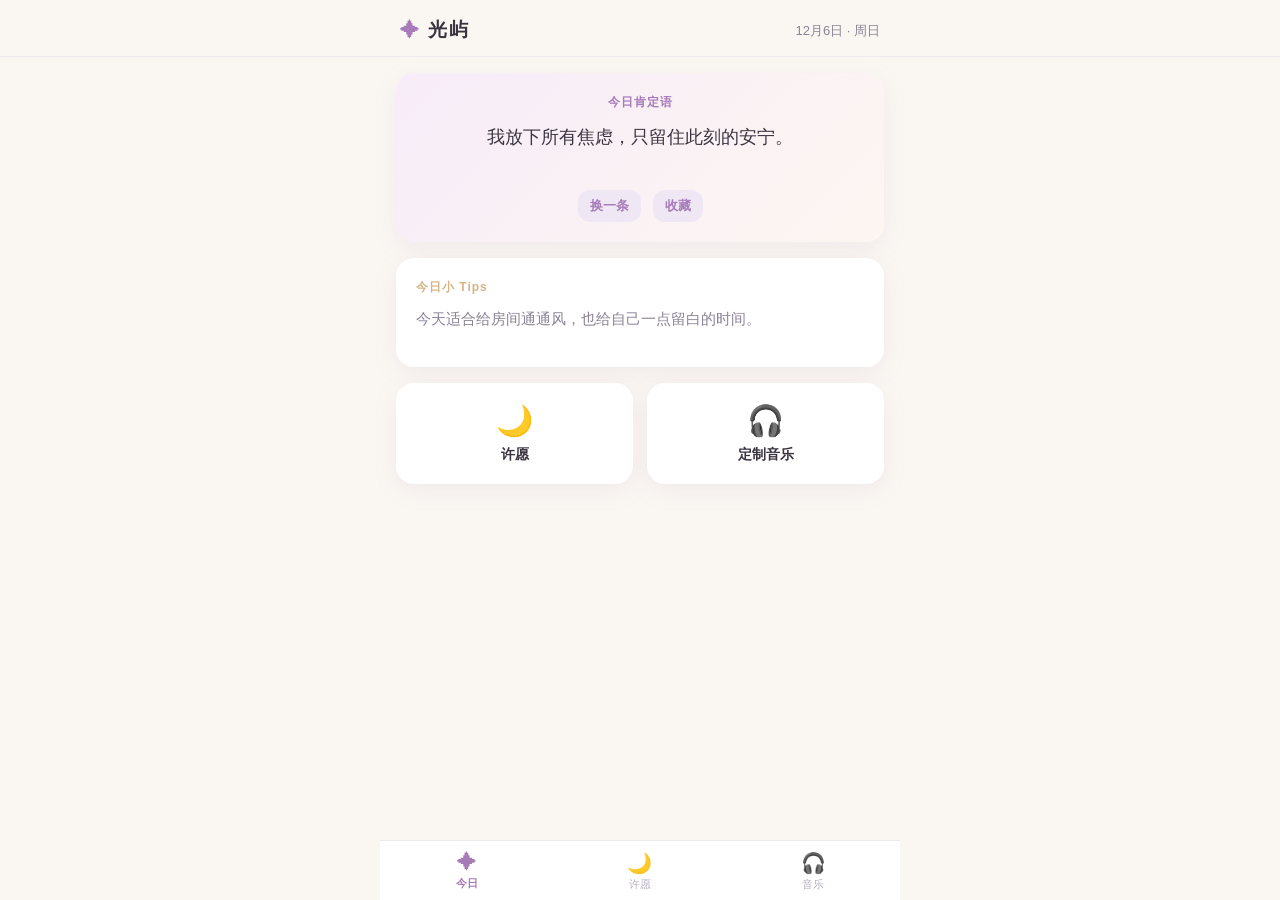
==== mvp/index.html @ 4a30d321 "主要功能MVP 0.01" ====
<!DOCTYPE html>
<html lang="zh-CN">
<head>
  <meta charset="UTF-8">
  <meta name="viewport" content="width=device-width, initial-scale=1.0, maximum-scale=1.0, user-scalable=no">
  <meta name="theme-color" content="#faf7f2">
  <link rel="icon" href="data:image/svg+xml,%3Csvg xmlns='http://www.w3.org/2000/svg' viewBox='0 0 100 100'%3E%3Ctext y='0.9em' font-size='90'%3E%E2%9C%A6%3C/text%3E%3C/svg%3E">
  <title>光屿 · 玄学疗愈</title>
  <link rel="stylesheet" href="css/style.css">
</head>
<body>
  <!-- 顶部导航 -->
  <header class="topbar">
    <div class="topbar-inner">
      <div class="brand">
        <span class="brand-mark">✦</span>
        <span class="brand-name">光屿</span>
      </div>
      <div class="topbar-actions">
        <span class="date-label" id="todayLabel"></span>
      </div>
    </div>
  </header>

  <!-- 主内容区 -->
  <main class="app">
    <!-- 页面：首页 -->
    <section class="page active" id="page-home">
      <!-- 今日肯定语卡片 -->
      <div class="card affirmation-card">
        <div class="card-tag">今日肯定语</div>
        <p class="affirmation-text" id="affirmationText">加载中…</p>
        <p class="affirmation-source" id="affirmationSource" style="display:none;"></p>
        <div class="affirmation-actions">
          <button class="btn btn-ghost btn-sm" id="refreshAffirmation">换一条</button>
          <button class="btn btn-ghost btn-sm" id="saveAffirmation">收藏</button>
        </div>
      </div>

      <!-- 今日 Tips -->
      <div class="card tip-card">
        <div class="card-tag">今日小 Tips</div>
        <p class="tip-text" id="tipText">加载中…</p>
      </div>

      <!-- 快速入口 -->
      <div class="quick-grid">
        <button class="quick-item" data-nav="wish">
          <span class="quick-icon">🌙</span>
          <span class="quick-label">许愿</span>
        </button>
        <button class="quick-item" data-nav="music">
          <span class="quick-icon">🎧</span>
          <span class="quick-label">定制音乐</span>
        </button>
      </div>
    </section>

    <!-- 页面：许愿显化 -->
    <section class="page" id="page-wish">
      <div class="page-head">
        <button class="btn-back" data-nav="home">‹</button>
        <h2 class="page-title">我的心愿</h2>
        <button class="btn btn-primary" id="btnNewWish" style="padding:8px 12px;font-size:18px;line-height:1;" title="许下心愿">+</button>
      </div>

      <div class="wish-list" id="wishList"></div>
      <div class="empty-state" id="wishEmpty">
        <p class="empty-icon">🕯️</p>
        <p>还没有愿望，许下你的第一个心愿吧</p>
      </div>
    </section>

    <!-- 页面：定制音乐 -->
    <section class="page" id="page-music">
      <div class="page-head">
        <button class="btn-back" data-nav="home">‹</button>
        <h2 class="page-title">定制音乐</h2>
      </div>

      <!-- 定制流程 -->
      <div class="card">
        <div class="card-tag">定制你的高能量 Sub</div>
        <form id="musicForm" class="music-form">
          <div class="form-group">
            <label>显化目标</label>
            <div class="chip-group" id="goalChips">
              <button type="button" class="chip active" data-goal="爱情">爱情</button>
              <button type="button" class="chip" data-goal="财富">财富</button>
              <button type="button" class="chip" data-goal="健康">健康</button>
              <button type="button" class="chip" data-goal="内在平静">内在平静</button>
              <button type="button" class="chip" data-goal="事业">事业</button>
            </div>
          </div>
          <div class="form-group">
            <label>愿望提示词（告诉 AI 你想要什么）</label>
            <textarea id="wishPrompt" rows="2" maxlength="100" placeholder="例如：今年存下 20 万 / 想遇到对的人 / 想睡个好觉… AI 会为你自动匹配目标、风格和特效音"></textarea>
          </div>
          <div class="form-group">
            <label>能量频率</label>
            <div class="chip-group" id="freqChips">
              <button type="button" class="chip active" data-freq="432">432 Hz</button>
              <button type="button" class="chip" data-freq="528">528 Hz</button>
              <button type="button" class="chip" data-freq="639">639 Hz</button>
              <button type="button" class="chip" data-freq="741">741 Hz</button>
            </div>
          </div>
          <div class="form-group">
            <label>伴奏风格</label>
            <div class="chip-group" id="styleChips">
              <button type="button" class="chip active" data-style="auto">AI 自动匹配</button>
              <button type="button" class="chip" data-style="浪漫流行">浪漫流行</button>
              <button type="button" class="chip" data-style="轻快民谣">轻快民谣</button>
              <button type="button" class="chip" data-style="空灵氛围">空灵氛围</button>
              <button type="button" class="chip" data-style="钢琴叙事">钢琴叙事</button>
              <button type="button" class="chip" data-style="温暖治愈">温暖治愈</button>
              <button type="button" class="chip" data-style="清新流行">清新流行</button>
            </div>
          </div>
          <div class="form-group">
            <label>氛围特效音（可多选）</label>
            <div class="chip-group" id="fxChips">
              <button type="button" class="chip" data-fx="rain">🌧️ 细雨</button>
              <button type="button" class="chip" data-fx="waves">🌊 海浪</button>
              <button type="button" class="chip" data-fx="stream">🏞️ 溪流</button>
              <button type="button" class="chip" data-fx="fire">🔥 篝火</button>
              <button type="button" class="chip" data-fx="birds">🐦 鸟鸣</button>
              <button type="button" class="chip" data-fx="chime">🎐 风铃</button>
              <button type="button" class="chip" data-fx="coins">🪙 金币</button>
            </div>
          </div>
          <div class="form-group">
            <label>时长</label>
            <div class="chip-group" id="durChips">
              <button type="button" class="chip" data-dur="5">5 分钟</button>
              <button type="button" class="chip active" data-dur="10">10 分钟</button>
              <button type="button" class="chip" data-dur="15">15 分钟</button>
            </div>
          </div>
          <div class="form-group">
            <label>给这段音乐取名（可选）</label>
            <input type="text" id="musicName" placeholder="例如：睡前显化 · 爱情" maxlength="30">
          </div>
          <button type="submit" class="btn btn-primary btn-block" id="btnGenerate">生成我的定制音乐</button>
        </form>
      </div>

      <!-- 生成结果 / 播放器（带主题动态背景） -->
      <div class="card player-card" id="playerCard" style="display:none;">
        <div class="theme-bg" aria-hidden="true">
          <canvas class="theme-fx"></canvas>
          <span class="orb o1"></span><span class="orb o2"></span><span class="orb o3"></span>
        </div>
        <div class="player-inner">
          <div class="player-visual" id="playerVisual" title="点击进入沉浸模式">✦</div>
          <div class="player-title" id="playerTitle">定制音乐</div>
          <div class="player-sub" id="playerSub"></div>
          <div class="player-controls">
            <button class="btn btn-primary" id="btnPlayPause">播放</button>
            <button class="btn btn-ghost" id="btnDownload">下载</button>
            <button class="btn btn-ghost" id="btnImmersive">沉浸</button>
          </div>
          <p class="player-note" id="playerNote"></p>
        </div>
      </div>

      <!-- 我的伴奏（导入 AI 生成或下载的本地音乐） -->
      <div class="card">
        <div class="card-tag">🎵 我的伴奏（导入本地音乐）</div>
        <p class="upload-hint">把 AI 生成或下载的 mp3 上传到这里，作为定制 sub 的伴奏，随点随播、循环播放。</p>
        <div class="form-group">
          <label>伴奏主题</label>
          <div class="chip-group" id="importGoalChips">
            <button type="button" class="chip active" data-goal="爱情">爱情</button>
            <button type="button" class="chip" data-goal="财富">财富</button>
            <button type="button" class="chip" data-goal="健康">健康</button>
            <button type="button" class="chip" data-goal="内在平静">内在平静</button>
            <button type="button" class="chip" data-goal="事业">事业</button>
          </div>
        </div>
        <button type="button" class="btn btn-ghost btn-block" id="btnImportMusic">＋ 上传音乐文件</button>
        <input type="file" id="importFileInput" accept="audio/*,.mp3,.wav,.m4a,.ogg" multiple style="display:none;">
        <div class="music-list" id="importList"></div>
      </div>

      <!-- 音乐库 -->
      <div class="card">
        <div class="card-tag">音乐库（预设）</div>
        <div class="music-list" id="musicList"></div>
      </div>
    </section>
  </main>

  <!-- 底部 Tab 栏 -->
  <nav class="tabbar">
    <button class="tab-item active" data-nav="home">
      <span class="tab-icon">✦</span>
      <span class="tab-label">今日</span>
    </button>
    <button class="tab-item" data-nav="wish">
      <span class="tab-icon">🌙</span>
      <span class="tab-label">许愿</span>
    </button>
    <button class="tab-item" data-nav="music">
      <span class="tab-icon">🎧</span>
      <span class="tab-label">音乐</span>
    </button>
  </nav>

  <!-- 许愿弹窗 -->
  <div class="modal" id="wishModal" style="display:none;">
    <div class="modal-mask" data-close="wishModal"></div>
    <div class="modal-body">
      <div class="modal-head">
        <h3 id="wishModalTitle">许下心愿</h3>
        <button class="modal-close" data-close="wishModal">✕</button>
      </div>
      <form id="wishForm">
        <div class="form-group">
          <label>你的愿望</label>
          <input type="text" id="wishText" placeholder="例如：今年遇到互相喜欢的人" maxlength="60" required>
        </div>
        <div class="form-group">
          <label>愿望分类</label>
          <div class="chip-group" id="wishCatChips">
            <button type="button" class="chip active" data-cat="爱情">爱情</button>
            <button type="button" class="chip" data-cat="事业">事业</button>
            <button type="button" class="chip" data-cat="财富">财富</button>
            <button type="button" class="chip" data-cat="健康">健康</button>
            <button type="button" class="chip" data-cat="成长">成长</button>
          </div>
        </div>
        <div class="form-group">
          <label>期望期限（可选）</label>
          <input type="date" id="wishDeadline">
        </div>
        <button type="submit" class="btn btn-primary btn-block">保存愿望</button>
      </form>
    </div>
  </div>

  <!-- 沉浸模式 / 播放屏保（全屏纯净主题图，无文字遮挡；点按屏幕唤出控件，3 秒后自动隐藏） -->
  <div class="screensaver" id="screensaver" style="display:none;">
    <div class="theme-bg" aria-hidden="true">
      <canvas class="theme-fx"></canvas>
      <span class="orb o1"></span><span class="orb o2"></span><span class="orb o3"></span><span class="orb o4"></span>
    </div>
    <div class="ss-content">
      <div class="ss-controls">
        <button class="btn btn-primary" id="btnSsPlay">暂停</button>
        <button class="btn btn-ghost" id="btnSsClose">退出沉浸</button>
      </div>
    </div>
  </div>

  <!-- Toast 提示 -->
  <div class="toast" id="toast"></div>

  <script src="js/data.js"></script>
  <script src="js/app.js"></script>
</body>
</html>
---- mvp/css/style.css ----
:root {
  --bg: #faf7f2;
  --bg-card: #ffffff;
  --ink: #3a3440;
  --ink-soft: #8a8394;
  --ink-faint: #b6afc0;
  --brand: #c9a5d6;      /* 温柔紫 */
  --brand-deep: #a67bb8;
  --brand-soft: #f0e7f5;
  --gold: #d4b483;
  --gold-soft: #f7efe0;
  --rose: #e0a3b0;
  --line: #efe9f0;
  --shadow: 0 6px 24px rgba(160, 120, 180, 0.10);
  --radius: 18px;
  --radius-sm: 12px;
  --safe-bottom: env(safe-area-inset-bottom, 0px);
}

* { box-sizing: border-box; margin: 0; padding: 0; -webkit-tap-highlight-color: transparent; }

html, body {
  font-family: -apple-system, BlinkMacSystemFont, "PingFang SC", "Hiragino Sans GB", "Microsoft YaHei", sans-serif;
  background: var(--bg);
  color: var(--ink);
  font-size: 15px;
  line-height: 1.6;
  min-height: 100vh;
}

body { padding-bottom: 80px; }

/* ===== 顶部栏 ===== */
.topbar {
  position: sticky;
  top: 0;
  z-index: 20;
  background: rgba(250, 247, 242, 0.9);
  backdrop-filter: blur(10px);
  border-bottom: 1px solid var(--line);
}
.topbar-inner {
  max-width: 520px;
  margin: 0 auto;
  padding: 14px 20px 10px;
  display: flex;
  align-items: center;
  justify-content: space-between;
}
.brand { display: flex; align-items: center; gap: 8px; }
.brand-mark { color: var(--brand-deep); font-size: 20px; }
.brand-name { font-size: 19px; font-weight: 700; letter-spacing: 2px; }
.date-label { font-size: 13px; color: var(--ink-soft); }

/* ===== 主内容 ===== */
.app {
  max-width: 520px;
  margin: 0 auto;
  padding: 16px 16px 24px;
}

.page { display: none; }
.page.active { display: block; animation: fadeIn .3s ease; }
@keyframes fadeIn { from { opacity: 0; transform: translateY(6px); } to { opacity: 1; transform: none; } }

/* ===== 卡片 ===== */
.card {
  background: var(--bg-card);
  border-radius: var(--radius);
  padding: 20px;
  margin-bottom: 16px;
  box-shadow: var(--shadow);
}
.card-tag {
  font-size: 12px;
  color: var(--brand-deep);
  letter-spacing: 1px;
  margin-bottom: 10px;
  font-weight: 600;
}

/* ===== 肯定语 ===== */
.affirmation-card {
  background: linear-gradient(135deg, #f7ecf9, #fdf6f1);
  text-align: center;
}
.affirmation-text {
  font-size: 18px;
  line-height: 1.7;
  margin: 8px 0 8px;
  min-height: 60px;
  font-weight: 500;
}
.affirmation-source {
  font-size: 12px;
  color: var(--brand-deep);
  margin: 0 0 14px;
  opacity: .85;
}
.affirmation-actions { display: flex; justify-content: center; gap: 12px; }

.tip-text { font-size: 15px; color: var(--ink-soft); min-height: 40px; }
.tip-card .card-tag { color: var(--gold); }

/* ===== 快速入口 ===== */
.quick-grid { display: flex; gap: 14px; }
.quick-item {
  flex: 1;
  background: var(--bg-card);
  border: none;
  border-radius: var(--radius);
  padding: 20px;
  cursor: pointer;
  box-shadow: var(--shadow);
  display: flex;
  flex-direction: column;
  align-items: center;
  gap: 8px;
  transition: transform .15s ease;
}
.quick-item:active { transform: scale(.97); }
.quick-icon { font-size: 30px; }
.quick-label { font-size: 14px; color: var(--ink); font-weight: 600; }

/* ===== 页面头 ===== */
.page-head {
  display: flex;
  align-items: center;
  gap: 8px;
  margin-bottom: 16px;
  min-height: 40px;
  padding-right: 44px;
  position: relative;
}
.page-title { font-size: 18px; flex: 1; font-weight: 700; white-space: nowrap; overflow: hidden; text-overflow: ellipsis; }
#btnNewWish { position: absolute; right: 0; top: 50%; transform: translateY(-50%); }
.btn-back {
  width: 34px; height: 34px;
  border-radius: 50%;
  border: none;
  background: var(--bg-card);
  font-size: 22px;
  line-height: 1;
  cursor: pointer;
  color: var(--ink);
  box-shadow: var(--shadow);
}

/* ===== 按钮 ===== */
.btn {
  border: none;
  border-radius: var(--radius-sm);
  padding: 10px 16px;
  font-size: 14px;
  cursor: pointer;
  transition: opacity .15s ease, transform .1s ease;
  font-weight: 600;
}
.btn:active { transform: scale(.97); }
.btn-primary { background: var(--brand-deep); color: #fff; }
.btn-ghost { background: var(--brand-soft); color: var(--brand-deep); }
.btn-sm { padding: 7px 12px; font-size: 13px; }
.btn-block { width: 100%; padding: 13px; font-size: 15px; }

/* ===== 许愿列表 ===== */
.wish-item {
  background: var(--bg-card);
  border-radius: var(--radius);
  padding: 18px;
  margin-bottom: 14px;
  box-shadow: var(--shadow);
}
.wish-item-top { display: flex; justify-content: space-between; align-items: flex-start; gap: 10px; }
.wish-item-text { font-size: 16px; font-weight: 600; flex: 1; }
.wish-item-cat {
  font-size: 11px;
  color: var(--brand-deep);
  background: var(--brand-soft);
  padding: 2px 10px;
  border-radius: 20px;
  white-space: nowrap;
}
.wish-item-meta { font-size: 12px; color: var(--ink-faint); margin-top: 6px; }
.wish-progress { margin-top: 12px; }
.wish-progress-bar { height: 6px; background: var(--line); border-radius: 3px; overflow: hidden; }
.wish-progress-fill { height: 100%; background: linear-gradient(90deg, var(--brand), var(--brand-deep)); border-radius: 3px; transition: width .4s ease; }
.wish-progress-label { font-size: 12px; color: var(--ink-soft); margin-top: 6px; }
.wish-item-actions { display: flex; gap: 8px; margin-top: 14px; }
.wish-item-actions .btn { flex: 1; }
.btn-danger { background: #fbeaec; color: #c96a7c; }

.empty-state { text-align: center; color: var(--ink-faint); padding: 40px 0; }
.empty-icon { font-size: 40px; margin-bottom: 10px; }

/* ===== 表单 ===== */
.form-group { margin-bottom: 16px; }
.form-group label { display: block; font-size: 13px; color: var(--ink-soft); margin-bottom: 8px; font-weight: 600; }
.form-group input[type="text"],
.form-group input[type="date"],
.form-group textarea {
  width: 100%;
  border: 1px solid var(--line);
  border-radius: var(--radius-sm);
  padding: 11px 14px;
  font-size: 15px;
  color: var(--ink);
  background: var(--bg);
  font-family: inherit;
  resize: vertical;
  line-height: 1.6;
}
.form-group input:focus,
.form-group textarea:focus { outline: none; border-color: var(--brand); }
.form-group textarea::placeholder { color: var(--ink-faint); }

.chip-group { display: flex; flex-wrap: wrap; gap: 8px; }
.chip {
  border: 1px solid var(--line);
  background: var(--bg);
  color: var(--ink-soft);
  padding: 7px 14px;
  border-radius: 20px;
  font-size: 13px;
  cursor: pointer;
  transition: all .15s ease;
}
.chip.active {
  background: var(--brand-soft);
  color: var(--brand-deep);
  border-color: var(--brand);
  font-weight: 600;
}

/* ===== 播放器 ===== */
.player-card { text-align: center; position: relative; overflow: hidden; }

/* ===== 主题动态背景：实景照片 + 柔和遮罩 + 漂浮光斑 ===== */
.theme-bg {
  position: absolute;
  inset: -20%;
  z-index: 0;
  background-image: var(--timg);
  background-position: center;
  background-size: cover;
  background-color: #f6f2fb;
  transform: scale(1.06);
  animation: themeZoom 28s ease-in-out infinite alternate;
}
.theme-bg::after {
  content: '';
  position: absolute;
  inset: 0;
  background: linear-gradient(150deg, rgba(255,255,255,0.62), rgba(255,255,255,0.76) 55%, rgba(255,255,255,0.60));
}
.screensaver .theme-bg::after {
  background: linear-gradient(150deg, rgba(255,255,255,0.16), rgba(255,255,255,0.26) 55%, rgba(255,255,255,0.14));
}
/* 动态特效层（canvas 粒子）：压在柔光遮罩之上，让背景持续流动 */
.theme-fx {
  position: absolute;
  inset: 0;
  width: 100%;
  height: 100%;
  z-index: 1;
  pointer-events: none;
}
@keyframes themeZoom {
  0% { transform: scale(1.06) translate(0.9%, 0.6%); }
  100% { transform: scale(1.13) translate(-0.9%, -0.6%); }
}
.orb {
  position: absolute;
  border-radius: 50%;
  background: var(--torb);
  filter: blur(34px);
  opacity: 0.35;
  animation: orbFloat 18s ease-in-out infinite;
}
.orb.o1 { width: 140px; height: 140px; left: 6%; top: 12%; }
.orb.o2 { width: 110px; height: 110px; right: 8%; top: 55%; animation-delay: -6s; animation-duration: 22s; }
.orb.o3 { width: 90px; height: 90px; left: 40%; bottom: 8%; animation-delay: -11s; animation-duration: 26s; }
.orb.o4 { width: 160px; height: 160px; right: 18%; bottom: -6%; animation-delay: -3s; animation-duration: 30s; }
@keyframes orbFloat {
  0%, 100% { transform: translate(0, 0) scale(1); }
  33% { transform: translate(26px, -30px) scale(1.12); }
  66% { transform: translate(-22px, 24px) scale(0.94); }
}
/* 五个主题配图 */
.theme-love    { --timg: url('../img/love.png');    --torb: rgba(239,154,184,0.45); }
.theme-wealth  { --timg: url('../img/wealth.png');  --torb: rgba(230,194,110,0.45); }
.theme-health  { --timg: url('../img/health.png');  --torb: rgba(143,201,163,0.45); }
.theme-calm    { --timg: url('../img/calm.png');    --torb: rgba(152,174,224,0.45); }
.theme-career  { --timg: url('../img/career.png');  --torb: rgba(131,191,201,0.45); }
.theme-default { --timg: url('../img/calm.png');    --torb: rgba(179,157,219,0.45); }

.player-inner { position: relative; z-index: 1; }

/* ===== 沉浸模式 / 播放屏保：全屏纯净图片，无文字遮挡 ===== */
.screensaver {
  position: fixed;
  inset: 0;
  z-index: 200;
  display: flex;
  align-items: center;
  justify-content: center;
  opacity: 0;
  transition: opacity 0.45s ease;
  background: #f6f2fb;
}
.screensaver.show { opacity: 1; }
.screensaver .theme-bg { inset: 0; opacity: 1; }
/* 控件固定在底部居中，自动隐藏（淡出后不可点） */
.ss-content {
  position: absolute;
  left: 0;
  right: 0;
  bottom: 36px;
  z-index: 1;
  display: flex;
  justify-content: center;
  padding: 0 24px;
  transition: opacity 0.5s ease;
}
.ss-content.hide { opacity: 0; pointer-events: none; }
.ss-controls { display: flex; justify-content: center; gap: 12px; }

.player-visual {
  width: 72px; height: 72px;
  margin: 0 auto 12px;
  border-radius: 50%;
  background: linear-gradient(135deg, var(--brand-soft), var(--gold-soft));
  display: flex; align-items: center; justify-content: center;
  font-size: 30px;
  color: var(--brand-deep);
  animation: pulse 2.4s ease-in-out infinite;
}
@keyframes pulse { 0%,100% { transform: scale(1); } 50% { transform: scale(1.08); } }
.player-title { font-size: 17px; font-weight: 700; }
.player-sub { font-size: 13px; color: var(--ink-soft); margin-top: 4px; }
.player-controls { display: flex; justify-content: center; gap: 12px; margin-top: 16px; }
.player-note { font-size: 12px; color: var(--ink-faint); margin-top: 12px; }
.player-visual.playing { animation-duration: 1.2s; }

/* ===== 音乐库列表 ===== */
.music-item {
  display: flex; align-items: center; gap: 12px;
  padding: 12px 0;
  border-bottom: 1px solid var(--line);
  cursor: pointer;
}
.music-item:last-child { border-bottom: none; }
.music-item-icon {
  width: 44px; height: 44px;
  border-radius: 12px;
  background: var(--brand-soft);
  display: flex; align-items: center; justify-content: center;
  font-size: 20px;
  flex-shrink: 0;
}
.music-item-info { flex: 1; }
.music-item-title { font-size: 15px; font-weight: 600; }
.music-item-sub { font-size: 12px; color: var(--ink-faint); }

/* ===== 导入伴奏 ===== */
.upload-hint { font-size: 12px; color: var(--ink-faint); margin: 0 0 12px; line-height: 1.5; }
.empty-hint { font-size: 13px; color: var(--ink-faint); text-align: center; padding: 16px 0; }
.del-import { flex-shrink: 0; color: var(--ink-faint); }

/* ===== 底部 Tab ===== */
.tabbar {
  position: fixed;
  bottom: 0; left: 0; right: 0;
  background: rgba(255,255,255,.96);
  backdrop-filter: blur(10px);
  border-top: 1px solid var(--line);
  display: flex;
  max-width: 520px;
  margin: 0 auto;
  padding-bottom: var(--safe-bottom);
  z-index: 30;
}
.tab-item {
  flex: 1;
  border: none;
  background: none;
  padding: 10px 0 8px;
  cursor: pointer;
  display: flex;
  flex-direction: column;
  align-items: center;
  gap: 2px;
  color: var(--ink-faint);
}
.tab-icon { font-size: 20px; }
.tab-label { font-size: 11px; }
.tab-item.active { color: var(--brand-deep); }
.tab-item.active .tab-label { font-weight: 700; }

/* ===== 弹窗 ===== */
.modal { position: fixed; inset: 0; z-index: 50; display: flex; align-items: flex-end; justify-content: center; }
.modal-mask { position: absolute; inset: 0; background: rgba(50,40,60,.4); }
.modal-body {
  position: relative;
  width: 100%;
  max-width: 520px;
  background: var(--bg-card);
  border-radius: 24px 24px 0 0;
  padding: 22px 20px 30px;
  animation: slideUp .28s ease;
}
@keyframes slideUp { from { transform: translateY(100%); } to { transform: none; } }
.modal-head { display: flex; justify-content: space-between; align-items: center; margin-bottom: 18px; }
.modal-head h3 { font-size: 18px; }
.modal-close {
  width: 30px; height: 30px;
  border: none; border-radius: 50%;
  background: var(--bg);
  color: var(--ink-soft);
  font-size: 14px;
  cursor: pointer;
}

/* ===== Toast ===== */
.toast {
  position: fixed;
  bottom: 90px;
  left: 50%;
  transform: translateX(-50%) translateY(20px);
  background: rgba(60,50,70,.92);
  color: #fff;
  padding: 10px 22px;
  border-radius: 24px;
  font-size: 14px;
  opacity: 0;
  transition: all .3s ease;
  z-index: 100;
  pointer-events: none;
}
.toast.show { opacity: 1; transform: translateX(-50%) translateY(0); }
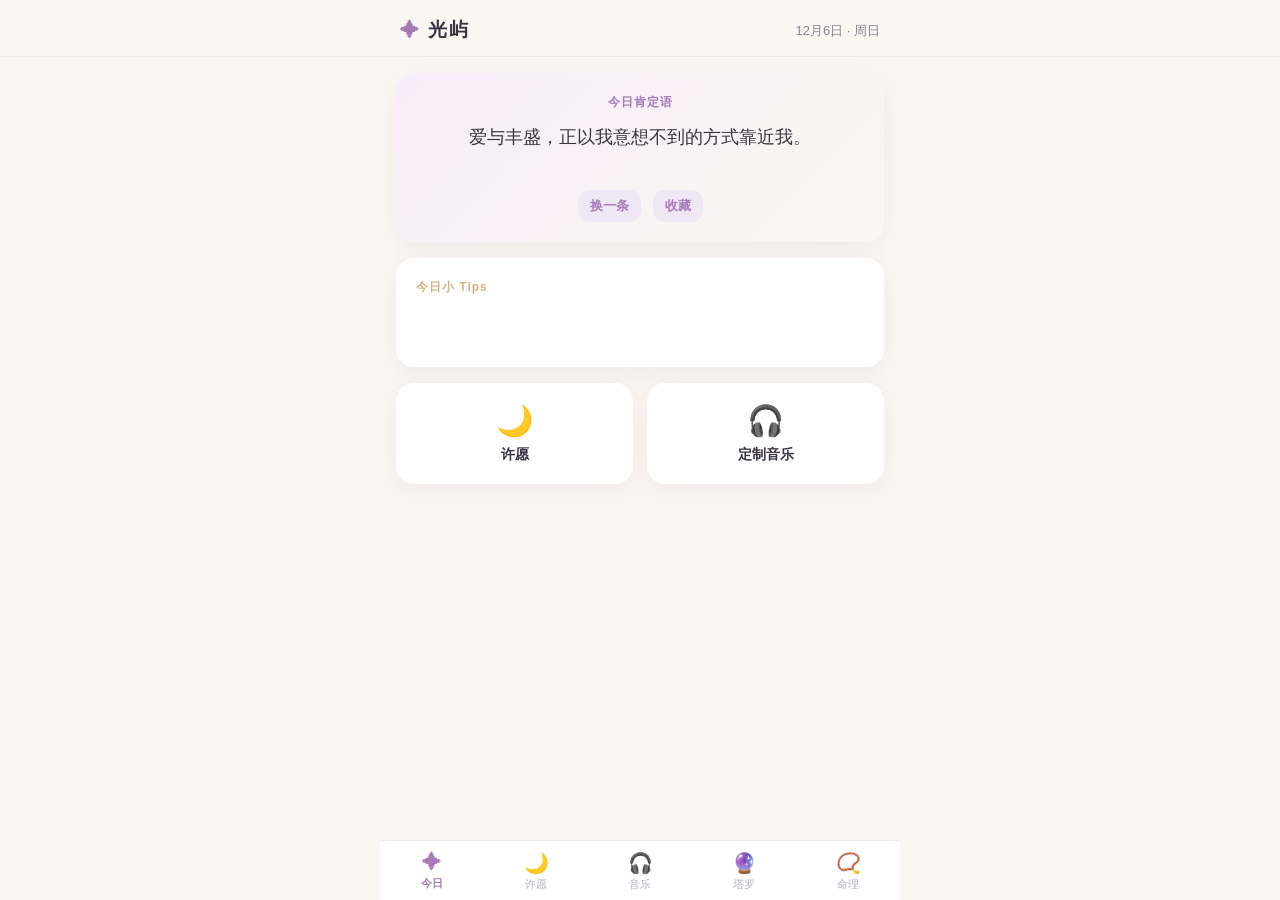
==== commit f3aec2eb: "80% 、" ====
--- a/mvp/index.html
+++ b/mvp/index.html
@@ -141,6 +141,10 @@
             <label>给这段音乐取名（可选）</label>
             <input type="text" id="musicName" placeholder="例如：睡前显化 · 爱情" maxlength="30">
           </div>
+          <label class="toggle-row">
+            <input type="checkbox" id="withScripture" checked>
+            <span>📜 加入经文伴读（高能量咒语，随音乐循环诵读）</span>
+          </label>
           <button type="submit" class="btn btn-primary btn-block" id="btnGenerate">生成我的定制音乐</button>
         </form>
       </div>
@@ -161,32 +165,168 @@
             <button class="btn btn-ghost" id="btnImmersive">沉浸</button>
           </div>
           <p class="player-note" id="playerNote"></p>
-        </div>
-      </div>
-
-      <!-- 我的伴奏（导入 AI 生成或下载的本地音乐） -->
+          <div class="scripture-box" id="scriptureBox" style="display:none;">
+            <div class="scripture-head">
+              <span class="scripture-title">📜 高能量经文</span>
+              <button class="btn btn-ghost btn-sm" id="btnScripture" type="button">🔊 朗读</button>
+            </div>
+            <div class="scripture-text" id="scriptureText"></div>
+          </div>
+        </div>
+      </div>
+
+      <!-- 伴奏库（内置免版权曲库 + 我的上传，统一搜索筛选） -->
       <div class="card">
-        <div class="card-tag">🎵 我的伴奏（导入本地音乐）</div>
-        <p class="upload-hint">把 AI 生成或下载的 mp3 上传到这里，作为定制 sub 的伴奏，随点随播、循环播放。</p>
-        <div class="form-group">
-          <label>伴奏主题</label>
-          <div class="chip-group" id="importGoalChips">
-            <button type="button" class="chip active" data-goal="爱情">爱情</button>
+        <div class="card-tag">🎵 伴奏库</div>
+        <p class="upload-hint">内置免版权合成曲库，开箱即播、可下载；也能上传你自己的 mp3 当专属伴奏。</p>
+        <div class="lib-tools">
+          <input type="text" id="libSearch" class="lib-search" placeholder="搜索曲名 / 标签 / 主题…">
+          <div class="chip-group lib-filter" id="libFilterChips">
+            <button type="button" class="chip active" data-goal="all">全部</button>
+            <button type="button" class="chip" data-goal="爱情">爱情</button>
             <button type="button" class="chip" data-goal="财富">财富</button>
             <button type="button" class="chip" data-goal="健康">健康</button>
             <button type="button" class="chip" data-goal="内在平静">内在平静</button>
             <button type="button" class="chip" data-goal="事业">事业</button>
           </div>
         </div>
-        <button type="button" class="btn btn-ghost btn-block" id="btnImportMusic">＋ 上传音乐文件</button>
-        <input type="file" id="importFileInput" accept="audio/*,.mp3,.wav,.m4a,.ogg" multiple style="display:none;">
-        <div class="music-list" id="importList"></div>
-      </div>
-
-      <!-- 音乐库 -->
+        <div class="lib-section">
+          <div class="lib-section-title">✨ 预置曲库</div>
+          <div class="music-list" id="presetList"></div>
+        </div>
+        <div class="lib-section">
+          <div class="lib-section-title">📥 我上传的</div>
+          <div class="form-group">
+            <label>上传主题</label>
+            <div class="chip-group" id="importGoalChips">
+              <button type="button" class="chip active" data-goal="爱情">爱情</button>
+              <button type="button" class="chip" data-goal="财富">财富</button>
+              <button type="button" class="chip" data-goal="健康">健康</button>
+              <button type="button" class="chip" data-goal="内在平静">内在平静</button>
+              <button type="button" class="chip" data-goal="事业">事业</button>
+            </div>
+          </div>
+          <button type="button" class="btn btn-ghost btn-block" id="btnImportMusic">＋ 上传音乐文件</button>
+          <input type="file" id="importFileInput" accept="audio/*,.mp3,.wav,.m4a,.ogg" multiple style="display:none;">
+          <div class="music-list" id="importList"></div>
+        </div>
+      </div>
+    </section>
+
+    <!-- 页面：塔罗 -->
+    <section class="page" id="page-tarot">
+      <div class="page-head">
+        <button class="btn-back" id="tarotBack" style="display:none;">‹</button>
+        <h2 class="page-title" id="tarotTitle">🔮 塔罗 · 牌阵解读</h2>
+      </div>
+
+      <!-- 步骤一：提问 + 选排阵 -->
+      <div class="card" id="tarotSetup">
+        <div class="card-tag">先提问 · 选排阵 · 洗牌抽牌</div>
+        <div class="form-group">
+          <label>你此刻想问的问题（心里默念也行）</label>
+          <textarea id="tarotQuestion" class="tarot-question" rows="2" maxlength="60" placeholder="例如：这段时间我在感情上该注意什么？"></textarea>
+        </div>
+        <div class="form-group">
+          <label>选择排阵</label>
+          <div class="spread-chips" id="spreadChips">
+            <button type="button" class="spread-chip active" data-spread="time">三张阵 · 过去/现在/未来</button>
+            <button type="button" class="spread-chip" data-spread="rel">关系阵 · 你/对方/走向</button>
+            <button type="button" class="spread-chip" data-spread="choice">抉择阵 · 现状/A/B</button>
+          </div>
+        </div>
+        <button type="button" class="btn btn-primary btn-block" id="btnShuffle">🔀 去洗牌抽牌</button>
+        <p class="tarot-tip" id="tarotTip">写下问题、选好排阵，再洗牌抽牌。</p>
+      </div>
+
+      <!-- 步骤二：从 78 张里亲手抽牌 -->
+      <div class="card" id="tarotDraw" style="display:none;">
+        <div class="card-tag" id="tarotDrawTag">凭直觉抽牌</div>
+        <div class="tarot-progress">
+          <div class="tarot-progress-bar"><span class="tarot-progress-fill" id="tarotProgressFill"></span></div>
+          <div class="tarot-progress-label" id="tarotProgressLabel">已抽 0 / 3</div>
+        </div>
+        <p class="tarot-tip" id="tarotDrawTip">闭上眼，凭第一直觉轻触牌背抽牌；抽满即自动开牌。</p>
+        <div class="tarot-deck-grid" id="tarotDeckGrid"></div>
+        <div class="tarot-actions">
+          <button type="button" class="btn btn-ghost btn-sm" id="btnBackSetup">返回修改</button>
+          <button type="button" class="btn btn-ghost btn-sm" id="btnReshuffle">重新洗牌</button>
+        </div>
+      </div>
+
+      <!-- 步骤三：牌阵结果 + 解读 -->
+      <div class="card" id="tarotResult" style="display:none;">
+        <div class="card-tag" id="posCardTag">牌阵</div>
+        <div class="tarot-positions" id="tarotPositions"></div>
+        <div class="tarot-actions" id="tarotResultActions" style="display:none;">
+          <button type="button" class="btn btn-ghost btn-sm" id="btnRedraw">重新抽牌</button>
+        </div>
+      </div>
+
+      <div class="card tarot-read-card" id="tarotRead" style="display:none;"></div>
+      <div class="tarot-lightbox" id="tarotLightbox" style="display:none;"><div class="lb-body"></div></div>
+    </section>
+
+    <!-- 页面：命理 -->
+    <section class="page" id="page-fate">
+      <div class="page-head">
+        <h2 class="page-title">📿 命理 · 八字</h2>
+      </div>
+
       <div class="card">
-        <div class="card-tag">音乐库（预设）</div>
-        <div class="music-list" id="musicList"></div>
+        <div class="card-tag">你的四柱八字</div>
+        <p class="upload-hint">输入出生信息，本地即时排盘。仅供趣味参考，不作专业命理依据。</p>
+        <form id="fateForm" class="music-form">
+          <div class="form-group">
+            <label>出生日期</label>
+            <input type="date" id="fateDate" required>
+          </div>
+          <div class="form-group">
+            <label>出生时辰（可选，越准越完整）</label>
+            <select id="fateHour">
+              <option value="">不详 / 暂不填</option>
+              <option value="0">子时 23:00–00:59</option>
+              <option value="1">丑时 01:00–02:59</option>
+              <option value="3">寅时 03:00–04:59</option>
+              <option value="5">卯时 05:00–06:59</option>
+              <option value="7">辰时 07:00–08:59</option>
+              <option value="9">巳时 09:00–10:59</option>
+              <option value="11">午时 11:00–12:59</option>
+              <option value="13">未时 13:00–14:59</option>
+              <option value="15">申时 15:00–16:59</option>
+              <option value="17">酉时 17:00–18:59</option>
+              <option value="19">戌时 19:00–20:59</option>
+              <option value="21">亥时 21:00–22:59</option>
+              <option value="23">晚子时 23:00–23:59（取次日日干）</option>
+            </select>
+          </div>
+          <div class="form-group">
+            <label>性别（可选，仅作记录）</label>
+            <div class="chip-group" id="fateGenderChips">
+              <button type="button" class="chip" data-gender="男">男</button>
+              <button type="button" class="chip" data-gender="女">女</button>
+            </div>
+          </div>
+          <button type="submit" class="btn btn-primary btn-block" id="btnFate">解读我的八字</button>
+        </form>
+      </div>
+
+      <div class="card fate-result" id="fateResult" style="display:none;">
+        <div class="fate-pillars" id="fatePillars"></div>
+        <div class="fate-row">
+          <span class="fate-k">日主</span>
+          <span class="fate-v" id="fateDayMaster"></span>
+        </div>
+        <div class="fate-row">
+          <span class="fate-k">身强身弱</span>
+          <span class="fate-v" id="fateStrength"></span>
+        </div>
+        <div class="fate-elements">
+          <div class="fate-elements-title">五行分布</div>
+          <div class="wu-bars" id="fateWuBars"></div>
+        </div>
+        <div class="fate-note" id="fateNote"></div>
+        <p class="fate-disclaimer">＊ 以上为趣味算法排盘，节气以公历近似日期估算，仅供自我觉察与放松参考，请勿用于人生重大决策。</p>
       </div>
     </section>
   </main>
@@ -205,6 +345,14 @@
       <span class="tab-icon">🎧</span>
       <span class="tab-label">音乐</span>
     </button>
+    <button class="tab-item" data-nav="tarot">
+      <span class="tab-icon">🔮</span>
+      <span class="tab-label">塔罗</span>
+    </button>
+    <button class="tab-item" data-nav="fate">
+      <span class="tab-icon">📿</span>
+      <span class="tab-label">命理</span>
+    </button>
   </nav>
 
   <!-- 许愿弹窗 -->
@@ -245,6 +393,7 @@
       <canvas class="theme-fx"></canvas>
       <span class="orb o1"></span><span class="orb o2"></span><span class="orb o3"></span><span class="orb o4"></span>
     </div>
+    <div class="ss-scripture" id="ssScripture" style="display:none;"></div>
     <div class="ss-content">
       <div class="ss-controls">
         <button class="btn btn-primary" id="btnSsPlay">暂停</button>
--- a/mvp/css/style.css
+++ b/mvp/css/style.css
@@ -7,6 +7,7 @@
   --brand: #c9a5d6;      /* 温柔紫 */
   --brand-deep: #a67bb8;
   --brand-soft: #f0e7f5;
+  --accent: #a67bb8;     /* 强调色（经文高亮 / 开关） */
   --gold: #d4b483;
   --gold-soft: #f7efe0;
   --rose: #e0a3b0;
@@ -324,6 +325,39 @@
 .ss-content.hide { opacity: 0; pointer-events: none; }
 .ss-controls { display: flex; justify-content: center; gap: 12px; }
 
+/* 沉浸模式经文（居中、逐行呼吸式高亮） */
+.ss-scripture {
+  position: absolute;
+  left: 0; right: 0;
+  top: 50%;
+  transform: translateY(-50%);
+  z-index: 1;
+  padding: 0 30px;
+  display: flex;
+  flex-direction: column;
+  align-items: center;
+  justify-content: center;
+  gap: 16px;
+  max-height: 72%;
+  overflow: hidden;
+  text-align: center;
+  pointer-events: none;
+}
+.ss-scripture .sr-line {
+  font-size: 20px;
+  line-height: 1.8;
+  letter-spacing: 0.5px;
+  color: var(--ink);
+  opacity: 0.32;
+  transition: opacity 0.7s ease, transform 0.7s ease, color 0.7s ease;
+}
+.ss-scripture .sr-line.sr-active {
+  opacity: 1;
+  transform: scale(1.05);
+  color: var(--brand-deep);
+  font-weight: 500;
+}
+
 .player-visual {
   width: 72px; height: 72px;
   margin: 0 auto 12px;
@@ -341,6 +375,85 @@
 .player-note { font-size: 12px; color: var(--ink-faint); margin-top: 12px; }
 .player-visual.playing { animation-duration: 1.2s; }
 
+/* ===== 经文伴读 ===== */
+.toggle-row {
+  display: flex; align-items: center; gap: 8px;
+  font-size: 13px; color: var(--ink-soft);
+  padding: 4px 2px 12px; cursor: pointer; user-select: none;
+}
+.toggle-row input { width: 16px; height: 16px; accent-color: var(--accent); flex: none; }
+.scripture-box {
+  margin-top: 14px; padding: 14px 14px 12px;
+  background: rgba(255,255,255,0.55);
+  border: 1px solid var(--line); border-radius: 14px;
+  text-align: left;
+}
+.scripture-head { display: flex; align-items: center; justify-content: space-between; margin-bottom: 8px; }
+.scripture-title { font-size: 13px; font-weight: 700; color: var(--ink-soft); }
+.scripture-text { font-size: 14px; line-height: 2; color: var(--ink); }
+.scripture-text .sr-line { transition: color .3s, opacity .3s, transform .3s; opacity: .5; }
+.scripture-text .sr-line.sr-active { opacity: 1; color: var(--accent); font-weight: 600; transform: translateX(2px); }
+
+/* ===== 塔罗 · 牌阵解读 ===== */
+.tarot-tip { font-size: 12px; color: var(--ink-soft); text-align: center; margin: 10px 0 0; }
+.tarot-question { width: 100%; border: 1px solid var(--line); border-radius: 12px; padding: 10px 12px; font: inherit; font-size: 14px; color: var(--ink); background: #fff; resize: none; box-sizing: border-box; }
+.tarot-question:focus { outline: none; border-color: var(--accent); }
+.spread-chips { display: flex; flex-direction: column; gap: 8px; }
+.spread-chip { border: 1px solid var(--line); background: #fff; border-radius: 12px; padding: 10px 12px; font: inherit; font-size: 13px; color: var(--ink-soft); cursor: pointer; text-align: left; transition: all .15s ease; }
+.spread-chip.active { border-color: var(--accent); background: #f6ecfb; color: var(--ink); font-weight: 600; }
+.tarot-positions { display: grid; grid-template-columns: repeat(3, 1fr); gap: 10px; margin-top: 4px; }
+.tarot-pos { display: flex; flex-direction: column; align-items: center; gap: 6px; }
+.tarot-pos-label { font-size: 12px; color: var(--gold); letter-spacing: 1px; font-weight: 600; }
+.tarot-card-wrap { width: 100%; display: flex; justify-content: center; perspective: 600px; }
+.tarot-card-wrap.flip { animation: tarotFlip .55s ease; }
+.tarot-down {
+  width: 100%; aspect-ratio: 5 / 7; border-radius: 10px; cursor: pointer;
+  background: linear-gradient(150deg, #b89ad0, #8a6fb0);
+  color: #fff; display: flex; align-items: center; justify-content: center;
+  box-shadow: 0 4px 12px rgba(138,111,176,.28); border: 1px solid rgba(255,255,255,.4);
+  font-size: 20px;
+}
+.tarot-down:hover { transform: translateY(-3px); box-shadow: 0 8px 20px rgba(138,111,176,.35); }
+.tarot-down:active { transform: scale(.96); }
+.tarot-up { width: 100%; cursor: zoom-in; display: flex; flex-direction: column; align-items: center; gap: 4px; }
+.tarot-up .tarot-svg { width: 86px; height: auto; display: block; filter: drop-shadow(0 4px 10px rgba(138,111,176,.25)); border-radius: 10px; }
+.tarot-up-name { font-size: 11px; color: var(--ink-soft); text-align: center; }
+.tarot-up-name .orient { color: var(--accent); font-weight: 700; }
+.tarot-up-name .orient.rev { color: #c9893f; }
+.tarot-actions { display: flex; gap: 10px; justify-content: center; margin-top: 12px; }
+.tarot-read-card { display: none; }
+.tarot-big-row { display: grid; grid-template-columns: repeat(3, 1fr); gap: 10px; margin: 6px 0 12px; }
+.tarot-big { display: flex; flex-direction: column; align-items: center; gap: 4px; }
+.tarot-big-svg .tarot-svg { width: 110px; height: auto; display: block; filter: drop-shadow(0 6px 14px rgba(138,111,176,.3)); border-radius: 12px; }
+.tarot-big-role { font-size: 12px; color: var(--gold); font-weight: 700; }
+.tarot-big-name { font-size: 12px; color: var(--ink-soft); text-align: center; }
+.tarot-big-name .orient { color: var(--accent); font-weight: 700; }
+.tarot-big-name .orient.rev { color: #c9893f; }
+.tarot-reading { font-size: 13px; line-height: 1.8; color: var(--ink-soft); }
+.tarot-reading p { margin: 0 0 8px; }
+.tarot-lightbox { position: fixed; inset: 0; background: rgba(40,28,20,.7); display: none; align-items: center; justify-content: center; z-index: 60; padding: 20px; }
+.lb-body { background: #fff; border-radius: 18px; padding: 16px; display: flex; flex-direction: column; align-items: center; gap: 8px; max-width: 90%; }
+.lb-body .tarot-svg { width: 220px; height: auto; display: block; }
+.lb-name { font-size: 14px; font-weight: 700; color: var(--ink); }
+@keyframes tarotFlip { 0% { transform: rotateY(90deg); opacity: .2; } 100% { transform: rotateY(0); opacity: 1; } }
+@keyframes tarotIn { from { opacity: 0; transform: translateY(10px); } to { opacity: 1; transform: none; } }
+
+/* 抽牌阶段：78 张卡背网格 + 进度 */
+.tarot-progress { margin: 6px 0 10px; }
+.tarot-progress-bar { height: 6px; background: var(--line); border-radius: 3px; overflow: hidden; }
+.tarot-progress-fill { display: block; height: 100%; width: 0; background: linear-gradient(90deg, var(--brand), var(--brand-deep)); border-radius: 3px; transition: width .35s ease; }
+.tarot-progress-label { font-size: 12px; color: var(--ink-soft); margin-top: 6px; text-align: center; }
+.tarot-deck-grid { display: grid; grid-template-columns: repeat(auto-fill, minmax(52px, 1fr)); gap: 6px; margin-top: 6px; }
+.tarot-deck-card { position: relative; border: none; background: none; padding: 0; cursor: pointer; border-radius: 7px; aspect-ratio: 180 / 300; overflow: hidden; transition: transform .12s ease, box-shadow .12s ease; }
+.tarot-deck-card:hover { transform: translateY(-2px); }
+.tarot-deck-card:active { transform: scale(.94); }
+.tarot-deck-back { display: flex; align-items: center; justify-content: center; width: 100%; height: 100%; background: linear-gradient(160deg, #6a4f8f, #4a3568); border: 1px solid #8a6fb0; border-radius: 7px; box-shadow: inset 0 0 0 2px rgba(255,255,255,.12); }
+.tarot-deck-mark { color: #e9c39a; font-size: 15px; opacity: .9; }
+.tarot-deck-card.drawn { cursor: default; }
+.tarot-deck-card .tarot-svg { width: 100%; height: auto; display: block; border-radius: 7px; filter: drop-shadow(0 3px 8px rgba(138,111,176,.3)); }
+.tarot-deck-check { position: absolute; top: 3px; right: 3px; width: 17px; height: 17px; line-height: 17px; text-align: center; border-radius: 50%; background: var(--brand-deep); color: #fff; font-size: 11px; box-shadow: 0 1px 4px rgba(0,0,0,.3); }
+
+
 /* ===== 音乐库列表 ===== */
 .music-item {
   display: flex; align-items: center; gap: 12px;
@@ -365,6 +478,23 @@
 .upload-hint { font-size: 12px; color: var(--ink-faint); margin: 0 0 12px; line-height: 1.5; }
 .empty-hint { font-size: 13px; color: var(--ink-faint); text-align: center; padding: 16px 0; }
 .del-import { flex-shrink: 0; color: var(--ink-faint); }
+
+/* ===== 伴奏库（搜索 / 筛选 / 分组） ===== */
+.lib-tools { display: flex; flex-direction: column; gap: 10px; margin: 4px 0 14px; }
+.lib-search {
+  width: 100%;
+  border: 1px solid var(--line);
+  border-radius: var(--radius-sm);
+  padding: 10px 14px;
+  font-size: 14px;
+  color: var(--ink);
+  background: var(--bg);
+}
+.lib-search:focus { outline: none; border-color: var(--brand); }
+.lib-filter { flex-wrap: wrap; }
+.lib-section { margin-top: 14px; }
+.lib-section-title { font-size: 13px; font-weight: 700; color: var(--ink-soft); margin: 6px 0 2px; }
+.lib-empty { font-size: 13px; color: var(--ink-faint); padding: 10px 0; text-align: center; }
 
 /* ===== 底部 Tab ===== */
 .tabbar {
@@ -437,3 +567,48 @@
   pointer-events: none;
 }
 .toast.show { opacity: 1; transform: translateX(-50%) translateY(0); }
+
+/* ===== 命理 / 八字 ===== */
+.fate-result { animation: fadeIn .3s ease; }
+.fate-pillars { display: flex; justify-content: space-between; gap: 8px; margin: 10px 0 14px; }
+.fate-pillar {
+  flex: 1;
+  text-align: center;
+  background: var(--brand-soft);
+  border-radius: var(--radius-sm);
+  padding: 12px 4px;
+}
+.fate-col-label { font-size: 12px; color: var(--ink-soft); margin-bottom: 8px; }
+.fate-gz { display: flex; flex-direction: column; gap: 6px; align-items: center; }
+.fate-gan { font-size: 28px; font-weight: 600; color: var(--brand-deep); line-height: 1; }
+.fate-zhi { font-size: 22px; color: var(--ink); line-height: 1; }
+.fate-row {
+  display: flex;
+  justify-content: space-between;
+  align-items: center;
+  padding: 9px 0;
+  border-top: 1px solid var(--line);
+}
+.fate-row:first-of-type { border-top: none; }
+.fate-k { color: var(--ink-soft); font-size: 14px; }
+.fate-v { font-weight: 600; font-size: 15px; }
+.fate-elements { margin-top: 14px; }
+.fate-elements-title { font-size: 13px; color: var(--ink-soft); margin-bottom: 10px; }
+.wu-bar-row { display: flex; align-items: center; gap: 10px; margin-bottom: 8px; }
+.wu-name { width: 20px; font-size: 14px; color: var(--ink); text-align: center; flex: none; }
+.wu-track { flex: 1; height: 10px; background: rgba(0,0,0,.06); border-radius: 6px; overflow: hidden; }
+.wu-fill { display: block; height: 100%; border-radius: 6px; transition: width .4s ease; }
+.wu-cnt { width: 16px; text-align: right; font-size: 13px; color: var(--ink-soft); flex: none; }
+.fate-note {
+  margin-top: 16px;
+  background: var(--brand-soft);
+  border-radius: var(--radius-sm);
+  padding: 14px 16px;
+  font-size: 14px;
+  line-height: 1.75;
+}
+.fate-note p { margin: 5px 0; }
+.fate-line { color: var(--ink); }
+.fate-strength { color: var(--brand-deep); font-weight: 600; }
+.fate-yong { color: var(--ink-soft); }
+.fate-disclaimer { font-size: 11px; color: var(--ink-soft); margin-top: 14px; line-height: 1.6; }
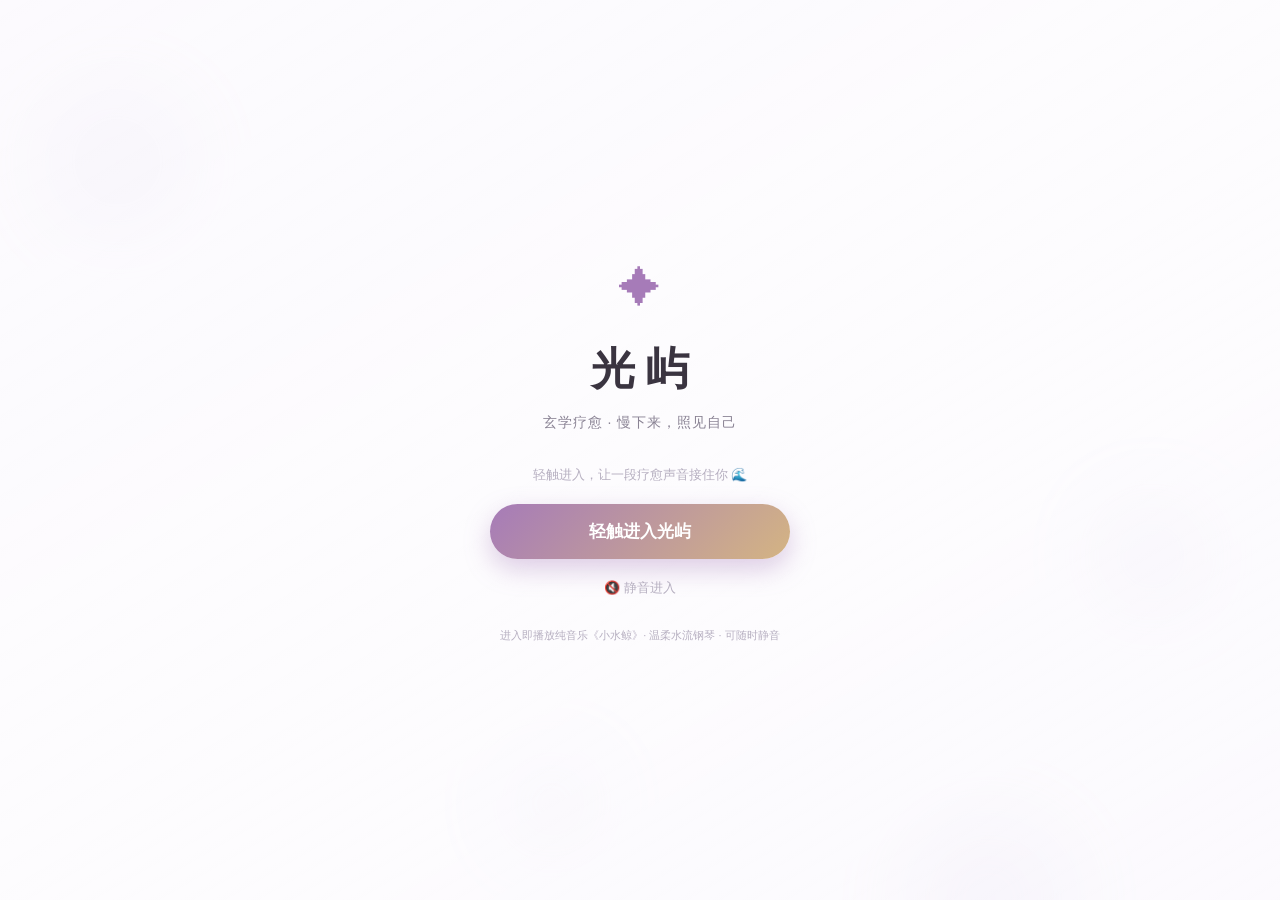
==== commit f3038c6a: "计划书2.0" ====
--- a/mvp/index.html
+++ b/mvp/index.html
@@ -17,10 +17,27 @@
         <span class="brand-name">光屿</span>
       </div>
       <div class="topbar-actions">
+        <button class="topbar-audio" id="btnSplashToggle" type="button" title="疗愈背景音" aria-label="疗愈背景音开关">🔊</button>
         <span class="date-label" id="todayLabel"></span>
       </div>
     </div>
   </header>
+
+  <!-- 开屏 · 进入光屿（轻触进入即播放纯音乐《小水鲸》）-->
+  <div class="splash" id="splash">
+    <div class="theme-bg" aria-hidden="true">
+      <span class="orb o1"></span><span class="orb o2"></span><span class="orb o3"></span><span class="orb o4"></span>
+    </div>
+    <div class="splash-inner">
+      <div class="splash-mark">✦</div>
+      <h1 class="splash-name">光屿</h1>
+      <p class="splash-sub">玄学疗愈 · 慢下来，照见自己</p>
+      <p class="splash-tip" id="splashTip">轻触进入，让一段疗愈声音接住你 🌊</p>
+      <button class="splash-enter" id="btnEnter" type="button">轻触进入光屿</button>
+      <button class="splash-mute" id="btnSplashMute" type="button">🔇 静音进入</button>
+      <p class="splash-foot">进入即播放纯音乐《小水鲸》· 温柔水流钢琴 · 可随时静音</p>
+    </div>
+  </div>
 
   <!-- 主内容区 -->
   <main class="app">
@@ -143,7 +160,7 @@
           </div>
           <label class="toggle-row">
             <input type="checkbox" id="withScripture" checked>
-            <span>📜 加入经文伴读（高能量咒语，随音乐循环诵读）</span>
+            <span>📜 加入高能量肯定语（随音乐循环诵读）</span>
           </label>
           <button type="submit" class="btn btn-primary btn-block" id="btnGenerate">生成我的定制音乐</button>
         </form>
@@ -167,7 +184,7 @@
           <p class="player-note" id="playerNote"></p>
           <div class="scripture-box" id="scriptureBox" style="display:none;">
             <div class="scripture-head">
-              <span class="scripture-title">📜 高能量经文</span>
+              <span class="scripture-title">📜 高能量肯定语</span>
               <button class="btn btn-ghost btn-sm" id="btnScripture" type="button">🔊 朗读</button>
             </div>
             <div class="scripture-text" id="scriptureText"></div>
@@ -213,8 +230,16 @@
       </div>
     </section>
 
-    <!-- 页面：塔罗 -->
-    <section class="page" id="page-tarot">
+    <!-- 页面：占卜（塔罗 + 星骰） -->
+    <section class="page" id="page-divination">
+      <div class="page-head">
+        <h2 class="page-title">🔮 占卜 · 指引</h2>
+      </div>
+      <div class="subtabs" id="divTabs">
+        <button class="subtab active" type="button" data-sub="tarot">🔮 塔罗</button>
+        <button class="subtab" type="button" data-sub="stardice">🔯 星骰</button>
+      </div>
+      <div id="divTarot">
       <div class="page-head">
         <button class="btn-back" id="tarotBack" style="display:none;">‹</button>
         <h2 class="page-title" id="tarotTitle">🔮 塔罗 · 牌阵解读</h2>
@@ -265,10 +290,50 @@
 
       <div class="card tarot-read-card" id="tarotRead" style="display:none;"></div>
       <div class="tarot-lightbox" id="tarotLightbox" style="display:none;"><div class="lb-body"></div></div>
+      </div>
+
+      <!-- 子板块：星骰（合并自原 page-stardice） -->
+      <div id="divStardice" style="display:none;">
+        <div class="page-head">
+          <h2 class="page-title">🔯 星骰 · 星象指引</h2>
+        </div>
+
+        <div class="card">
+          <div class="card-tag">三枚星骰 · 行星 / 星座 / 宫位</div>
+          <p class="upload-hint">星骰（Astral Dice）是西方星象占卜：行星骰说「什么能量」、星座骰说「以什么姿态」、宫位骰说「落在哪个人生领域」。静心默念问题，掷下三枚。</p>
+          <div class="form-group">
+            <label>你此刻想问的问题（心里默念也行）</label>
+            <textarea id="astroQuestion" class="tarot-question" rows="2" maxlength="60" placeholder="例如：这段时间我该把精力放在哪里？"></textarea>
+          </div>
+          <button type="button" class="btn btn-primary btn-block" id="btnAstroRoll">🎲 掷三枚星骰</button>
+        </div>
+
+        <div class="card" id="astroResult" style="display:none;">
+          <div class="card-tag">星骰落定</div>
+          <div class="astro-dice" id="astroDice"></div>
+          <div class="astro-reading" id="astroReading"></div>
+          <div class="tarot-actions">
+            <button type="button" class="btn btn-ghost btn-sm" id="btnAstroAgain">再掷一次</button>
+          </div>
+        </div>
+
+        <div class="card" id="astroHistoryCard" style="display:none;">
+          <div class="card-tag">最近的星骰</div>
+          <div id="astroHistory"></div>
+        </div>
+      </div>
     </section>
 
-    <!-- 页面：命理 -->
-    <section class="page" id="page-fate">
+    <!-- 页面：命理（八字 + 紫微） -->
+    <section class="page" id="page-destiny">
+      <div class="page-head">
+        <h2 class="page-title">📿 命理</h2>
+      </div>
+      <div class="subtabs" id="destTabs">
+        <button class="subtab active" type="button" data-sub="fate">📿 八字</button>
+        <button class="subtab" type="button" data-sub="ziwei">🪐 紫微斗数</button>
+      </div>
+      <div id="destFate">
       <div class="page-head">
         <h2 class="page-title">📿 命理 · 八字</h2>
       </div>
@@ -328,7 +393,175 @@
         <div class="fate-note" id="fateNote"></div>
         <p class="fate-disclaimer">＊ 以上为趣味算法排盘，节气以公历近似日期估算，仅供自我觉察与放松参考，请勿用于人生重大决策。</p>
       </div>
+      </div>
+
+      <!-- 子板块：紫微（合并自原 page-ziwei） -->
+      <div id="destZiwei" style="display:none;">
+        <div class="page-head">
+          <h2 class="page-title">🪐 命理 · 紫微斗数</h2>
+        </div>
+
+        <div class="card">
+          <div class="card-tag">排出你的紫微命盘</div>
+          <p class="upload-hint">输入出生信息，本地即时排盘。趣味参考，不作专业命理依据。</p>
+          <form id="ziweiForm" class="music-form">
+            <div class="form-group">
+              <label>出生日期</label>
+              <input type="date" id="ziweiDate" required>
+            </div>
+            <div class="form-group">
+              <label>出生时辰（可选，越准越完整）</label>
+              <select id="ziweiHour">
+                <option value="">不详 / 暂不填</option>
+                <option value="0">子时 23:00–00:59</option>
+                <option value="1">丑时 01:00–02:59</option>
+                <option value="3">寅时 03:00–04:59</option>
+                <option value="5">卯时 05:00–06:59</option>
+                <option value="7">辰时 07:00–08:59</option>
+                <option value="9">巳时 09:00–10:59</option>
+                <option value="11">午时 11:00–12:59</option>
+                <option value="13">未时 13:00–14:59</option>
+                <option value="15">申时 15:00–16:59</option>
+                <option value="17">酉时 17:00–18:59</option>
+                <option value="19">戌时 19:00–20:59</option>
+                <option value="21">亥时 21:00–22:59</option>
+                <option value="23">晚子时 23:00–23:59（取次日日干）</option>
+              </select>
+            </div>
+            <div class="form-group">
+              <label>性别（可选，仅作记录）</label>
+              <div class="chip-group" id="ziweiGenderChips">
+                <button type="button" class="chip" data-gender="男">男</button>
+                <button type="button" class="chip" data-gender="女">女</button>
+              </div>
+            </div>
+            <button type="submit" class="btn btn-primary btn-block" id="btnZiwei">排出我的命盘</button>
+          </form>
+        </div>
+
+        <div class="card ziwei-result" id="ziweiResult" style="display:none;">
+          <div class="ziwei-summary" id="ziweiSummary"></div>
+          <div class="ziwei-board" id="ziweiBoard"></div>
+          <div class="ziwei-sihua" id="ziweiSihua"></div>
+          <div class="ziwei-legend" id="ziweiLegend"></div>
+          <p class="ziwei-disclaimer">＊ 以上为趣味算法排盘，以公历生日近似（忽略精确农历/闰月/节气），仅供自我觉察与放松参考，请勿用于人生重大决策。</p>
+        </div>
+      </div>
     </section>
+
+    <!-- 页面：我的 -->
+    <section class="page" id="page-mine">
+      <div class="page-head">
+        <h2 class="page-title">我的光屿</h2>
+      </div>
+
+      <!-- 身份区（展示态 / 编辑态） -->
+      <div class="card mine-profile" id="mineProfileView">
+        <div class="mine-hero">
+          <button class="mine-avatar" id="mineAvatar" type="button" title="点击更换头像">🌟</button>
+          <div class="mine-id">
+            <div class="mine-name-row">
+              <span class="mine-name" id="mineName">旅人</span>
+              <span class="mine-badge" id="mineLevel">初见</span>
+            </div>
+            <div class="mine-mood" id="mineMood">在这里，慢下来，照见自己。</div>
+            <div class="mine-since" id="mineSince"></div>
+          </div>
+          <button class="btn btn-ghost btn-sm" id="btnEditProfile" type="button">编辑</button>
+        </div>
+      </div>
+
+      <div class="card mine-edit" id="mineProfileEdit" style="display:none;">
+        <div class="card-tag">编辑我的资料</div>
+        <div class="form-group">
+          <label>选择头像</label>
+          <div class="mine-avatar-grid" id="mineAvatarGrid"></div>
+        </div>
+        <div class="form-group">
+          <label>昵称</label>
+          <input type="text" id="editName" maxlength="12" placeholder="给自己起个名字">
+        </div>
+        <div class="form-group">
+          <label>此刻心情 / 签名</label>
+          <input type="text" id="editMood" maxlength="30" placeholder="写一句此刻的心情">
+        </div>
+        <div class="mine-edit-actions">
+          <button class="btn btn-ghost btn-sm" id="btnCancelEdit" type="button">取消</button>
+          <button class="btn btn-primary btn-sm" id="btnSaveProfile" type="button">保存</button>
+        </div>
+      </div>
+
+      <!-- 数据看板 -->
+      <div class="card">
+        <div class="card-tag">我的疗愈足迹</div>
+        <div class="mine-stats" id="mineStats"></div>
+      </div>
+
+      <!-- 命理画像速览 -->
+      <div class="card" id="mineBaziCard">
+        <div class="card-tag">命理画像 · 八字速览</div>
+        <div id="mineBazi"></div>
+      </div>
+
+      <!-- 我的内容归档 -->
+      <div class="card">
+        <div class="card-tag">我的内容</div>
+        <div class="mine-subtabs" id="mineSubTabs">
+          <button class="mine-subtab active" type="button" data-arc="wishes">愿望</button>
+          <button class="mine-subtab" type="button" data-arc="affirm">收藏肯定语</button>
+          <button class="mine-subtab" type="button" data-arc="tarot">塔罗记录</button>
+        </div>
+        <div id="mineArchive"></div>
+      </div>
+
+      <!-- 成就分享卡 -->
+      <div class="card">
+        <div class="card-tag">成就分享卡</div>
+        <p class="upload-hint">把你在光屿的疗愈足迹，生成一张专属卡片，保存或分享给朋友。</p>
+        <button class="btn btn-primary btn-block" id="btnShareCard" type="button">生成我的光屿卡片</button>
+        <div id="mineShareCard" style="display:none;"></div>
+      </div>
+
+      <!-- 升级 / 真人导师（规划入口） -->
+      <div class="card">
+        <div class="card-tag">进阶疗愈</div>
+        <div class="mine-entry-list">
+          <button class="mine-entry" id="entryVip" type="button">
+            <span class="mine-entry-icon">👑</span>
+            <span class="mine-entry-txt"><b>光屿会员</b><i>解锁全部频率 · AI 无限对话 · 专属牌阵</i></span>
+            <span class="mine-entry-tag">规划中</span>
+          </button>
+          <button class="mine-entry" id="entryMentor" type="button">
+            <span class="mine-entry-icon">🕊️</span>
+            <span class="mine-entry-txt"><b>真人疗愈导师</b><i>1v1 对话 · 工作坊 · 定制疗程</i></span>
+            <span class="mine-entry-tag">规划中</span>
+          </button>
+        </div>
+      </div>
+
+      <!-- 设置 -->
+      <div class="card">
+        <div class="card-tag">设置</div>
+        <div class="mine-entry-list">
+          <button class="mine-entry" id="btnExportData" type="button">
+            <span class="mine-entry-icon">📤</span>
+            <span class="mine-entry-txt"><b>导出我的数据</b><i>把愿望、记录备份成 JSON 文件</i></span>
+            <span class="mine-entry-arrow">›</span>
+          </button>
+          <button class="mine-entry" id="btnClearData" type="button">
+            <span class="mine-entry-icon">🧹</span>
+            <span class="mine-entry-txt mine-danger"><b>清空本地数据</b><i>删除本机全部记录，不可恢复</i></span>
+            <span class="mine-entry-arrow">›</span>
+          </button>
+        </div>
+        <p class="mine-disclaimer">
+          ＊ 你的数据全部保存在本机浏览器，不上传服务器。
+          塔罗与命理内容为趣味参考，不构成专业心理或命理建议；
+          如你正经历强烈情绪困扰，请及时寻求专业帮助。
+        </p>
+      </div>
+    </section>
+
   </main>
 
   <!-- 底部 Tab 栏 -->
@@ -345,13 +578,17 @@
       <span class="tab-icon">🎧</span>
       <span class="tab-label">音乐</span>
     </button>
-    <button class="tab-item" data-nav="tarot">
+    <button class="tab-item" data-nav="divination">
       <span class="tab-icon">🔮</span>
-      <span class="tab-label">塔罗</span>
+      <span class="tab-label">占卜</span>
     </button>
-    <button class="tab-item" data-nav="fate">
+    <button class="tab-item" data-nav="destiny">
       <span class="tab-icon">📿</span>
       <span class="tab-label">命理</span>
+    </button>
+    <button class="tab-item" data-nav="mine">
+      <span class="tab-icon">🪷</span>
+      <span class="tab-label">我的</span>
     </button>
   </nav>
 
--- a/mvp/css/style.css
+++ b/mvp/css/style.css
@@ -339,7 +339,10 @@
   justify-content: center;
   gap: 16px;
   max-height: 72%;
-  overflow: hidden;
+  overflow-y: auto;
+  scroll-behavior: smooth;
+  justify-content: flex-start;
+  padding-top: 8px;
   text-align: center;
   pointer-events: none;
 }
@@ -390,7 +393,7 @@
 }
 .scripture-head { display: flex; align-items: center; justify-content: space-between; margin-bottom: 8px; }
 .scripture-title { font-size: 13px; font-weight: 700; color: var(--ink-soft); }
-.scripture-text { font-size: 14px; line-height: 2; color: var(--ink); }
+.scripture-text { font-size: 14px; line-height: 2; color: var(--ink); max-height: 9.5em; overflow-y: auto; scroll-behavior: smooth; padding-right: 4px; }
 .scripture-text .sr-line { transition: color .3s, opacity .3s, transform .3s; opacity: .5; }
 .scripture-text .sr-line.sr-active { opacity: 1; color: var(--accent); font-weight: 600; transform: translateX(2px); }
 
@@ -525,6 +528,11 @@
 .tab-label { font-size: 11px; }
 .tab-item.active { color: var(--brand-deep); }
 .tab-item.active .tab-label { font-weight: 700; }
+@media (max-width: 380px) {
+  .tab-item { padding: 8px 0 7px; gap: 1px; }
+  .tab-icon { font-size: 18px; }
+  .tab-label { font-size: 10px; }
+}
 
 /* ===== 弹窗 ===== */
 .modal { position: fixed; inset: 0; z-index: 50; display: flex; align-items: flex-end; justify-content: center; }
@@ -612,3 +620,284 @@
 .fate-strength { color: var(--brand-deep); font-weight: 600; }
 .fate-yong { color: var(--ink-soft); }
 .fate-disclaimer { font-size: 11px; color: var(--ink-soft); margin-top: 14px; line-height: 1.6; }
+
+/* ===== 通用空态提示（伴奏库 / 个人主页归档共用）===== */
+.empty-hint {
+  font-size: 13px;
+  color: var(--ink-faint);
+  text-align: center;
+  padding: 22px 12px;
+  line-height: 1.7;
+}
+
+/* ===== 个人主页（我的光屿）===== */
+.mine-hero { display: flex; align-items: center; gap: 14px; }
+.mine-avatar {
+  width: 62px; height: 62px; flex: none;
+  border: none; border-radius: 50%;
+  background: linear-gradient(135deg, var(--brand-soft), var(--gold-soft));
+  box-shadow: 0 4px 14px rgba(166, 123, 184, 0.18);
+  font-size: 30px; line-height: 1;
+  cursor: pointer;
+  display: flex; align-items: center; justify-content: center;
+  transition: transform .2s ease;
+}
+.mine-avatar:active { transform: scale(.93); }
+.mine-id { flex: 1; min-width: 0; }
+.mine-name-row { display: flex; align-items: center; gap: 8px; }
+.mine-name { font-size: 19px; font-weight: 700; color: var(--ink); }
+.mine-badge {
+  font-size: 11px; color: var(--brand-deep);
+  background: var(--brand-soft);
+  border-radius: 20px; padding: 2px 9px;
+  white-space: nowrap;
+}
+.mine-mood { font-size: 13px; color: var(--ink-soft); margin-top: 5px; line-height: 1.5; }
+.mine-since { font-size: 11px; color: var(--ink-faint); margin-top: 6px; }
+
+/* 资料编辑 */
+.mine-avatar-grid { display: grid; grid-template-columns: repeat(6, 1fr); gap: 8px; }
+.mine-avatar-opt {
+  aspect-ratio: 1; border: 2px solid transparent;
+  background: var(--bg); border-radius: 14px;
+  font-size: 22px; cursor: pointer;
+  display: flex; align-items: center; justify-content: center;
+  transition: all .15s ease;
+}
+.mine-avatar-opt.active { border-color: var(--brand-deep); background: var(--brand-soft); transform: scale(1.05); }
+.mine-edit-actions { display: flex; gap: 10px; }
+.mine-edit-actions .btn { flex: 1; }
+
+/* 数据看板 */
+.mine-stats { display: grid; grid-template-columns: repeat(3, 1fr); gap: 10px; }
+.mine-stat {
+  background: var(--bg);
+  border-radius: var(--radius-sm);
+  padding: 14px 8px;
+  text-align: center;
+}
+.mine-stat-v { font-size: 22px; font-weight: 700; color: var(--brand-deep); line-height: 1.2; }
+.mine-stat-k { font-size: 11px; color: var(--ink-soft); margin-top: 5px; }
+
+/* 命理速览 */
+.mine-bazi-row {
+  display: flex; justify-content: space-between; align-items: center; gap: 12px;
+  padding: 10px 0; border-bottom: 1px solid var(--line);
+}
+.mine-bazi-row:last-of-type { border-bottom: none; }
+.mine-bazi-row span { font-size: 13px; color: var(--ink-soft); flex: none; }
+.mine-bazi-row b { font-size: 14px; color: var(--ink); text-align: right; }
+.mine-bazi-note {
+  margin: 12px 0;
+  background: var(--brand-soft);
+  border-radius: var(--radius-sm);
+  padding: 12px 14px;
+  font-size: 13px; line-height: 1.7; color: var(--ink);
+}
+
+/* 归档子标签 */
+.mine-subtabs { display: flex; gap: 8px; margin-bottom: 14px; }
+.mine-subtab {
+  flex: 1; padding: 8px 6px;
+  border: none; border-radius: 20px;
+  background: var(--bg); color: var(--ink-soft);
+  font-size: 13px; cursor: pointer;
+  transition: all .15s ease;
+}
+.mine-subtab.active { background: var(--brand-soft); color: var(--brand-deep); font-weight: 600; }
+
+/* 合并板块子导航（占卜：塔罗/星骰；命理：八字/紫微） */
+.subtabs { display: flex; gap: 8px; margin-bottom: 14px; }
+.subtab {
+  flex: 1; padding: 10px 6px;
+  border: none; border-radius: 20px;
+  background: var(--bg); color: var(--ink-soft);
+  font-size: 14px; cursor: pointer;
+  transition: all .15s ease;
+}
+.subtab.active { background: var(--brand-soft); color: var(--brand-deep); font-weight: 600; }
+
+/* 归档列表 */
+.mine-arc-item {
+  background: var(--bg);
+  border-radius: var(--radius-sm);
+  padding: 12px 14px;
+  margin-bottom: 8px;
+}
+.mine-arc-item:last-child { margin-bottom: 0; }
+.mine-arc-top { display: flex; justify-content: space-between; align-items: center; gap: 10px; margin-bottom: 6px; }
+.mine-arc-cat {
+  font-size: 11px; color: var(--brand-deep);
+  background: var(--brand-soft);
+  border-radius: 20px; padding: 2px 9px; flex: none;
+}
+.mine-arc-sub { font-size: 11px; color: var(--ink-faint); flex: none; }
+.mine-arc-text { font-size: 14px; color: var(--ink); line-height: 1.6; word-break: break-word; }
+.mine-arc-cards { font-size: 12px; color: var(--ink-soft); margin-top: 6px; line-height: 1.6; }
+.mine-arc-text-only { font-size: 14px; color: var(--ink); line-height: 1.7; }
+
+/* 分享卡 */
+.share-card {
+  margin-top: 14px;
+  border-radius: var(--radius);
+  padding: 26px 20px 20px;
+  text-align: center;
+  background:
+    radial-gradient(120% 90% at 15% 0%, rgba(201,165,214,.35), transparent 55%),
+    radial-gradient(110% 80% at 100% 30%, rgba(212,180,131,.28), transparent 55%),
+    radial-gradient(120% 90% at 40% 110%, rgba(224,163,176,.28), transparent 55%),
+    linear-gradient(160deg, #f7f0fa, #efe6f6 55%, #f9f0e9);
+  box-shadow: var(--shadow);
+}
+.share-card-top { font-size: 20px; font-weight: 700; color: var(--ink); }
+.share-card-level { font-size: 12px; color: var(--brand-deep); margin-top: 6px; }
+.share-card-stats {
+  display: grid; grid-template-columns: repeat(4, 1fr); gap: 6px;
+  margin: 18px 0;
+}
+.share-card-stats span { font-size: 12px; color: var(--ink-soft); }
+.share-card-line { font-size: 14px; color: var(--ink); line-height: 1.7; margin-top: 6px; }
+.share-card-foot { font-size: 11px; color: var(--ink-faint); margin-top: 12px; }
+.share-card-btns { display: flex; gap: 10px; margin-top: 14px; }
+.share-card-btns .btn { flex: 1; }
+
+/* 列表式入口（进阶 / 设置） */
+.mine-entry-list { display: flex; flex-direction: column; gap: 8px; }
+.mine-entry {
+  display: flex; align-items: center; gap: 12px;
+  width: 100%; text-align: left;
+  background: var(--bg);
+  border: none; border-radius: var(--radius-sm);
+  padding: 13px 14px;
+  cursor: pointer;
+  transition: background .15s ease;
+}
+.mine-entry:active { background: var(--brand-soft); }
+.mine-entry-icon { font-size: 20px; flex: none; width: 26px; text-align: center; }
+.mine-entry-txt { flex: 1; min-width: 0; display: flex; flex-direction: column; gap: 3px; }
+.mine-entry-txt b { font-size: 14px; color: var(--ink); font-weight: 600; }
+.mine-entry-txt i { font-size: 11px; color: var(--ink-soft); font-style: normal; line-height: 1.5; }
+.mine-entry-txt.mine-danger b { color: var(--rose); }
+.mine-entry-tag {
+  flex: none; font-size: 10px; color: var(--gold);
+  background: var(--gold-soft);
+  border-radius: 20px; padding: 2px 8px;
+}
+.mine-entry-arrow { flex: none; font-size: 18px; color: var(--ink-faint); }
+.mine-disclaimer {
+  font-size: 11px; color: var(--ink-faint);
+  line-height: 1.75; margin-top: 14px;
+}
+
+@media (max-width: 360px) {
+  .mine-stats { grid-template-columns: repeat(2, 1fr); }
+  .mine-avatar-grid { grid-template-columns: repeat(5, 1fr); }
+}
+
+/* ===== 顶栏 · 疗愈背景音开关 ===== */
+.topbar-audio {
+  border: none; background: transparent;
+  font-size: 18px; line-height: 1; cursor: pointer;
+  padding: 4px 6px; border-radius: 50%;
+}
+.topbar-audio:active { background: var(--brand-soft); }
+
+/* ===== 开屏 · 进入光屿 ===== */
+.splash {
+  position: fixed; inset: 0; z-index: 60;
+  display: flex; align-items: center; justify-content: center;
+  background: linear-gradient(160deg, #f3ecf7, #efe6f6 55%, #f9f0e9);
+  opacity: 1; transition: opacity .6s ease;
+}
+.splash.hide { opacity: 0; pointer-events: none; }
+.splash .theme-bg { inset: 0; opacity: 1; --torb: rgba(179, 157, 219, 0.45); }
+.splash-inner {
+  position: relative; z-index: 2;
+  text-align: center; padding: 0 30px; max-width: 360px; width: 100%;
+}
+.splash-mark {
+  font-size: 42px; color: var(--brand-deep);
+  animation: splashFloat 6s ease-in-out infinite;
+}
+@keyframes splashFloat {
+  0%, 100% { transform: translateY(0); }
+  50% { transform: translateY(-9px); }
+}
+.splash-name {
+  font-size: 44px; font-weight: 800; color: var(--ink);
+  letter-spacing: 10px; margin: 12px 0 6px; padding-left: 10px;
+}
+.splash-sub { font-size: 14px; color: var(--ink-soft); letter-spacing: 1px; }
+.splash-tip { font-size: 13px; color: var(--ink-faint); margin-top: 30px; line-height: 1.8; }
+.splash-enter {
+  margin-top: 18px; width: 100%; padding: 16px;
+  border: none; border-radius: 30px;
+  background: linear-gradient(135deg, var(--brand-deep), var(--gold));
+  color: #fff; font-size: 17px; font-weight: 700; cursor: pointer;
+  box-shadow: 0 10px 26px rgba(166, 123, 184, .38);
+  transition: transform .15s ease;
+}
+.splash-enter:active { transform: scale(.97); }
+.splash-mute {
+  margin-top: 12px; width: 100%; padding: 8px;
+  border: none; background: transparent;
+  color: var(--ink-faint); font-size: 13px; cursor: pointer;
+}
+.splash-mute:active { color: var(--ink-soft); }
+.splash-foot { font-size: 11px; color: var(--ink-faint); margin-top: 22px; line-height: 1.6; }
+
+/* ===== 星骰（Astral Dice） ===== */
+.astro-dice {
+  display: grid; grid-template-columns: repeat(3, 1fr); gap: 10px; margin: 6px 0 14px;
+}
+.astro-die {
+  background: linear-gradient(160deg, #fbf6ff, #f1e8f8);
+  border: 1px solid rgba(166, 123, 184, .25);
+  border-radius: 16px; padding: 16px 8px; text-align: center;
+  box-shadow: 0 6px 16px rgba(166, 123, 184, .14);
+}
+.astro-sym {
+  font-size: 34px; line-height: 1; color: var(--brand-deep);
+  text-shadow: 0 2px 8px rgba(166, 123, 184, .3);
+}
+.astro-die-name { font-size: 15px; font-weight: 700; color: var(--ink); margin-top: 8px; }
+.astro-die-role { font-size: 11px; color: var(--ink-faint); margin-top: 4px; }
+.astro-rolling { animation: astroSpin .5s linear infinite; }
+@keyframes astroSpin { 0% { transform: rotate(0); } 100% { transform: rotate(360deg); } }
+.astro-reading { font-size: 14px; color: var(--ink-soft); line-height: 1.85; }
+.astro-reading p { margin: 0 0 10px; }
+.astro-reading p:last-child { margin-bottom: 0; color: var(--ink); font-weight: 500; }
+
+/* 7 个底部 tab 时略微压缩，避免拥挤 */
+.tabbar .tab-item { flex: 1 1 0; min-width: 0; }
+.tabbar .tab-label { font-size: 11px; }
+
+/* ===== 紫微斗数 ===== */
+.zi-line { margin: 0 0 8px; color: var(--ink-soft); line-height: 1.8; }
+.zi-line:first-child { color: var(--ink); font-weight: 500; }
+.ziwei-board {
+  display: grid; grid-template-columns: repeat(4, 1fr); gap: 8px; margin: 14px 0;
+}
+.zi-palace {
+  background: linear-gradient(160deg, #fbf7ff, #f3ecf8);
+  border: 1px solid rgba(166, 123, 184, .22);
+  border-radius: 14px; padding: 9px 8px; min-height: 94px;
+  display: flex; flex-direction: column; gap: 5px;
+}
+.zi-ming { border-color: var(--brand-deep); box-shadow: 0 6px 16px rgba(139, 107, 172, .22); }
+.zi-palace-head { display: flex; justify-content: space-between; align-items: baseline; }
+.zi-palace-name { font-size: 13px; font-weight: 700; color: var(--brand-deep); }
+.zi-palace-zhi { font-size: 11px; color: var(--ink-faint); }
+.zi-palace-stars { display: flex; flex-wrap: wrap; gap: 4px; }
+.zi-star { font-size: 12px; color: var(--ink); background: rgba(139, 107, 172, .1); border-radius: 8px; padding: 1px 6px; display: inline-flex; align-items: center; gap: 3px; }
+.zi-empty { color: var(--ink-faint); background: transparent; }
+.zi-sihua { font-style: normal; font-size: 10px; color: #c0392b; font-weight: 700; }
+.zi-palace-desc { font-size: 10.5px; color: var(--ink-faint); line-height: 1.5; margin-top: auto; }
+.zi-sihua-title, .zi-legend-title { font-size: 13px; font-weight: 700; color: var(--brand-deep); margin: 6px 0 8px; }
+.zi-sihua-row { display: flex; flex-wrap: wrap; gap: 8px; }
+.zi-sihua-item { font-size: 12px; color: var(--ink-soft); background: rgba(139, 107, 172, .08); border-radius: 10px; padding: 4px 10px; }
+.zi-sihua-item b { color: var(--brand-deep); margin-right: 3px; }
+.zi-legend-grid { display: grid; grid-template-columns: 1fr 1fr; gap: 8px 14px; }
+.zi-legend-item { font-size: 11.5px; color: var(--ink-faint); line-height: 1.6; }
+.zi-legend-item b { color: var(--ink); margin-right: 4px; }
+.ziwei-disclaimer { font-size: 11px; color: var(--ink-faint); margin-top: 12px; line-height: 1.6; }
